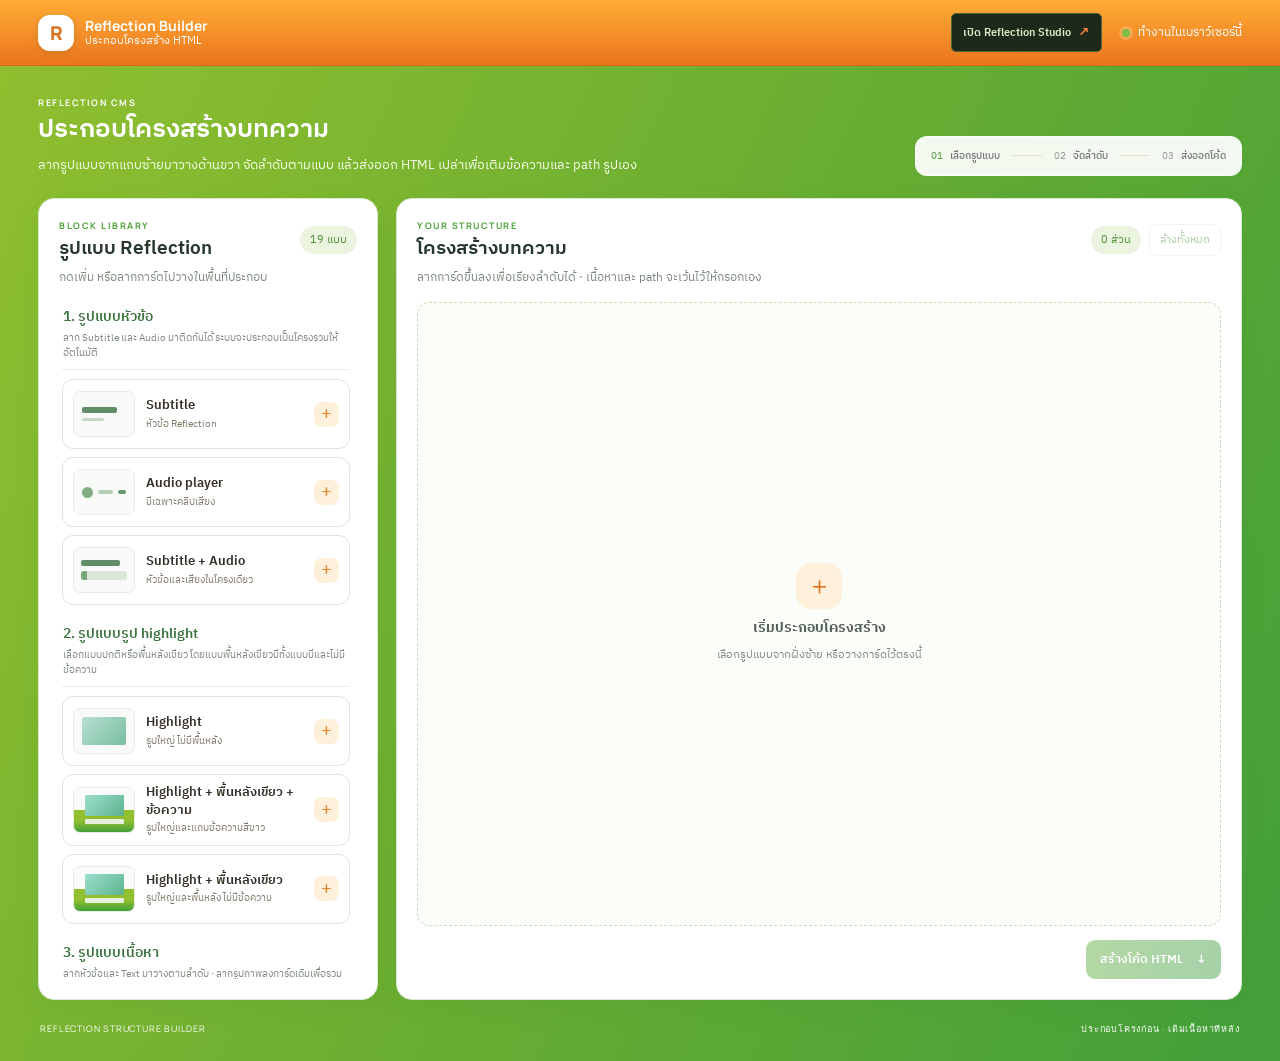
==== structure-builder.html @ b2aad78a "Add files via upload" ====
<!doctype html>
<html lang="th">
<head>
  <script>if(new URLSearchParams(location.search).get('embedded')==='1')document.documentElement.classList.add('embedded-builder');</script>
  <meta charset="utf-8">
  <meta name="viewport" content="width=device-width, initial-scale=1">
  <meta name="theme-color" content="#68ad32">
  <title>Reflection Structure Builder</title>
  <link rel="preconnect" href="https://fonts.googleapis.com">
  <link rel="preconnect" href="https://fonts.gstatic.com" crossorigin>
  <link href="https://fonts.googleapis.com/css2?family=IBM+Plex+Sans+Thai:wght@400;500;600;700&family=Manrope:wght@400;500;600;700;800&display=swap" rel="stylesheet">
  <link rel="stylesheet" href="style.css?v=38">
  <script src="app.js?v=32" defer></script>
</head>
<body>
  <header class="topbar">
    <a class="brand" href="#" aria-label="Reflection Structure Builder">
      <span class="brand-mark">R</span>
      <span><b>Reflection Builder</b><small>ประกอบโครงสร้าง HTML</small></span>
    </a>
    <div class="top-note"><a class="studio-mode-link" href="studio.html">เปิด Reflection Studio <span>↗</span></a><span class="status-dot"></span> ทำงานในเบราว์เซอร์นี้</div>
  </header>

  <main class="page">
    <div class="intro">
      <div>
        <p class="eyebrow">REFLECTION CMS</p>
        <h1>ประกอบโครงสร้างบทความ</h1>
        <p class="intro-copy">ลากรูปแบบจากแถบซ้ายมาวางด้านขวา จัดลำดับตามแบบ แล้วส่งออก HTML เปล่าเพื่อเติมข้อความและ path รูปเอง</p>
      </div>
      <div class="step-legend"><span>01 <b>เลือกรูปแบบ</b></span><i></i><span>02 <b>จัดลำดับ</b></span><i></i><span>03 <b>ส่งออกโค้ด</b></span></div>
    </div>

    <div class="builder-grid">
      <aside class="panel palette-panel" aria-labelledby="paletteTitle">
        <div class="panel-heading">
          <div><p class="eyebrow">BLOCK LIBRARY</p><h2 id="paletteTitle">รูปแบบ Reflection</h2></div>
          <span class="count-badge" id="paletteCount">0 แบบ</span>
        </div>
        <p class="panel-hint">กดเพิ่ม หรือลากการ์ดไปวางในพื้นที่ประกอบ</p>
        <div id="blockLibrary" class="block-library"></div>
      </aside>

      <section class="panel canvas-panel" aria-labelledby="canvasTitle">
        <div class="panel-heading canvas-heading">
          <div><p class="eyebrow">YOUR STRUCTURE</p><h2 id="canvasTitle">โครงสร้างบทความ</h2></div>
          <div class="canvas-tools"><span id="structureCount" class="count-badge">0 ส่วน</span><button id="clearBtn" class="quiet-button" type="button" disabled>ล้างทั้งหมด</button></div>
        </div>
        <p class="panel-hint">ลากการ์ดขึ้นลงเพื่อเรียงลำดับได้ · เนื้อหาและ path จะเว้นไว้ให้กรอกเอง</p>
        <div id="canvas" class="canvas" aria-label="พื้นที่วางและจัดเรียงโครงสร้าง HTML">
          <div id="emptyState" class="empty-state">
            <div class="empty-symbol">＋</div>
            <b>เริ่มประกอบโครงสร้าง</b>
            <span>เลือกรูปแบบจากฝั่งซ้าย หรือวางการ์ดไว้ตรงนี้</span>
          </div>
        </div>
        <div class="canvas-footer">
          <span id="canvasStatus" aria-live="polite">ยังไม่มีส่วนประกอบ</span>
          <button id="exportBtn" class="primary-button" type="button" disabled>สร้างโค้ด HTML <span>↓</span></button>
        </div>
      </section>
    </div>

    <section id="outputPanel" class="panel output-panel" hidden aria-labelledby="outputTitle">
      <div class="panel-heading output-heading">
        <div><p class="eyebrow">HTML STRUCTURE</p><h2 id="outputTitle">โค้ดโครงสร้าง</h2><p class="output-hint">ช่องข้อความและ path รูปเว้นเป็น placeholder ไว้ให้คุณเติมเอง</p></div>
        <div class="output-actions"><button id="copyBtn" class="secondary-button" type="button">คัดลอก HTML</button><button id="downloadBtn" class="primary-button" type="button">ดาวน์โหลด .html</button></div>
      </div>
      <textarea id="htmlOutput" spellcheck="false" aria-label="โค้ด HTML ที่ประกอบแล้ว"></textarea>
    </section>

    <footer><span>REFLECTION STRUCTURE BUILDER</span><span>ประกอบโครงก่อน · เติมเนื้อหาทีหลัง</span></footer>
  </main>
  <dialog id="blockPicker" class="block-picker" aria-labelledby="pickerTitle">
    <div class="picker-heading"><h2 id="pickerTitle">เพิ่มส่วนถัดไป</h2><form method="dialog"><button class="icon-button" aria-label="ปิด" title="ปิด">×</button></form></div>
    <div id="pickerBlocks" class="picker-blocks"></div>
  </dialog>
</body>
</html>
---- style.css ----
:root{--green:#4e8761;--green-dark:#286343;--green-soft:#eaf3e9;--mint:#f4f8f3;--ink:#26362b;--muted:#7f8e82;--line:#e0e9df;--white:#fff;--shadow:0 8px 24px #344e390b}*{box-sizing:border-box}html{min-width:320px;background:var(--mint)}body{margin:0;color:var(--ink);font:15px 'IBM Plex Sans Thai',sans-serif;background:var(--mint)}button{font:inherit}.topbar{height:66px;background:#fff;border-bottom:1px solid var(--line);display:flex;align-items:center;justify-content:space-between;padding:0 clamp(16px,3vw,44px);position:sticky;top:0;z-index:10}.brand{display:flex;align-items:center;gap:11px;color:var(--ink);text-decoration:none}.brand-mark{width:36px;height:36px;border-radius:12px;background:linear-gradient(135deg,#4e8761,#91bb79);display:grid;place-items:center;color:#fff;font:800 19px Manrope,sans-serif}.brand>span:last-child{display:flex;flex-direction:column;line-height:1.25}.brand b{font:700 14px Manrope,sans-serif}.brand small{font-size:11px;color:var(--muted)}.top-note{font-size:12px;color:#68786b;display:flex;align-items:center;gap:8px}.status-dot{width:8px;height:8px;border-radius:50%;background:#69ad72}.page{width:min(1720px,100%);margin:0 auto;padding:30px clamp(16px,3vw,44px) 22px}.intro{display:flex;align-items:end;justify-content:space-between;gap:24px;margin-bottom:22px}.eyebrow{font:700 9px Manrope,sans-serif;letter-spacing:1.5px;color:var(--green);margin:0 0 5px}.intro h1{font-size:26px;line-height:1.25;margin:0;font-weight:600}.intro-copy{margin:7px 0 0;font-size:13px;color:var(--muted)}.step-legend{display:flex;align-items:center;gap:12px;padding:11px 15px;border:1px solid var(--line);border-radius:12px;background:#fff;color:#91a093;font-size:10px;white-space:nowrap}.step-legend span{display:flex;gap:7px;align-items:center}.step-legend span:first-child{color:var(--green)}.step-legend b{font-weight:500;color:#6d7b70}.step-legend i{display:block;width:30px;height:1px;background:var(--line)}.builder-grid{display:grid;grid-template-columns:minmax(285px,340px) minmax(0,1fr);gap:18px;align-items:stretch}.panel{background:#fff;border:1px solid var(--line);border-radius:16px;box-shadow:var(--shadow)}.palette-panel,.canvas-panel{padding:20px;min-width:0}.panel-heading{display:flex;justify-content:space-between;align-items:center;gap:12px}.panel-heading h2{font-size:19px;line-height:1.3;font-weight:600;margin:0}.panel-hint{color:var(--muted);font-size:12px;margin:7px 0 15px}.count-badge{border-radius:20px;background:#f0f5ed;color:#63806a;padding:5px 10px;font-size:11px;white-space:nowrap}.block-library{display:grid;gap:9px}.library-card{width:100%;display:grid;grid-template-columns:52px minmax(0,1fr) 26px;align-items:center;gap:11px;text-align:left;padding:10px;border:1px solid var(--line);border-radius:11px;background:#fff;color:var(--ink);cursor:grab;transition:border-color .14s,background .14s,transform .14s}.library-card:hover,.library-card:focus-visible{border-color:#9fbea1;background:#fbfdf9;outline:none;transform:translateY(-1px)}.library-card:active{cursor:grabbing}.library-title{display:block;font-size:13px;font-weight:600;line-height:1.35}.library-desc{display:block;font-size:10px;color:var(--muted);line-height:1.35;margin-top:3px}.add-block{width:25px;height:25px;border:0;border-radius:8px;background:var(--green-soft);color:var(--green);font-size:18px;line-height:1;cursor:pointer}.mini{height:38px;width:52px;border:1px solid #e6ede5;border-radius:7px;background:#f8faf7;padding:5px;display:flex;gap:3px;overflow:hidden}.mini i{display:block;border-radius:2px;background:#c9d9c8}.mini-text{flex-direction:column;justify-content:center}.mini-text i{height:4px;width:100%}.mini-text i:last-child{width:68%}.mini-title{flex-direction:column;justify-content:center}.mini-title i:first-child{width:72%;height:6px;background:#7eaa7d}.mini-title i:last-child{width:100%;height:3px}.mini-audio{align-items:center;justify-content:center}.mini-audio i{height:13px;width:13px;border-radius:50%;background:#92b38e}.mini-audio i:nth-child(2){height:4px;width:26px;border-radius:3px}.mini-audio i:nth-child(3){height:4px;width:8px;border-radius:3px}.mini-image{align-items:center;justify-content:center}.mini-image i{width:34px;height:24px;background:linear-gradient(135deg,#85cbbb,#55a573)}.mini-banner{align-items:center;justify-content:center;background:#eff7f2}.mini-banner i{width:38px;height:25px;background:linear-gradient(135deg,#80d2c3,#3ca043)}.mini-green{align-items:center;justify-content:center;background:#3c9257}.mini-green i{height:4px;width:36px;background:#d4ead7}.mini-split{align-items:center}.mini-split i{height:27px;width:22px}.mini-split i:first-child{background:#d7e5d3}.mini-split i:last-child{height:27px;width:18px;background:#59aa78}.mini-columns{align-items:center}.mini-columns i{height:27px;flex:1;background:#d4e5d3}.mini-columns i:last-child{background:#a3c7a1}.mini-pair{align-items:center}.mini-pair i{height:25px;flex:1;background:linear-gradient(135deg,#9ed7c4,#58ad75)}.mini-quote{align-items:center;justify-content:center}.mini-quote i{width:24px;height:24px;border-radius:50%;background:#dfebd9}.canvas-panel{display:flex;flex-direction:column;min-height:620px}.canvas-heading{align-items:center}.canvas-tools,.output-actions{display:flex;align-items:center;gap:8px}.quiet-button{padding:6px 10px;border:1px solid var(--line);border-radius:8px;background:#fff;color:#6f7d72;font-size:11px;cursor:pointer}.quiet-button:disabled{opacity:.45;cursor:default}.canvas{position:relative;display:flex;flex-direction:column;gap:9px;flex:1;min-height:430px;padding:12px;border:1px dashed #cbd9c9;border-radius:12px;background:#fafcf9;transition:background .15s,border-color .15s}.canvas.is-over{background:#f0f7ef;border-color:var(--green)}.empty-state{position:absolute;inset:0;display:flex;flex-direction:column;align-items:center;justify-content:center;gap:7px;text-align:center;color:#7d8c7f;pointer-events:none}.empty-state[hidden]{display:none}.empty-symbol{height:46px;width:46px;border-radius:15px;background:#edf4e9;color:var(--green);display:grid;place-items:center;font-size:25px}.empty-state b{font-size:14px;color:#526355}.empty-state span{font-size:11px}.structure-card{display:grid;grid-template-columns:30px minmax(100px,1fr) minmax(160px,1.1fr) auto;align-items:center;gap:12px;min-height:68px;padding:10px 12px;background:#fff;border:1px solid var(--line);border-radius:10px;cursor:grab}.structure-card:active{cursor:grabbing}.structure-card.is-dragging{opacity:.4}.structure-card.drop-before{box-shadow:0 -3px 0 var(--green)}.structure-card.drop-after{box-shadow:0 3px 0 var(--green)}.drag-handle{color:#9ba79c;font:16px Manrope,sans-serif;cursor:grab}.structure-name{font-size:13px;font-weight:600}.structure-subtitle{display:block;color:#98a398;font-size:10px;font-weight:400;margin-top:1px}.structure-visual{height:38px;display:flex;align-items:center;gap:5px;border-radius:6px;padding:5px;background:#f8faf7;overflow:hidden}.structure-visual .visual-block{display:block;background:#cbdcc8;border-radius:3px;min-width:0;height:26px;flex:1}.structure-visual[data-type="wideBanner"] .visual-block{background:linear-gradient(120deg,#9cdbcb,#58ab63);height:30px}.structure-visual[data-type="greenBand"]{background:#449957}.structure-visual[data-type="greenBand"] .visual-block{height:5px;flex:none;width:56%;background:#d6ead6}.structure-visual[data-type="splitImage"] .visual-block:first-child{flex:1;background:#e2e9e0}.structure-visual[data-type="splitImage"] .visual-block:last-child{flex:.7;background:#69b58c}.structure-visual[data-type="twoColumnMedia"] .visual-block,.structure-visual[data-type="imagePair"] .visual-block{height:28px}.structure-visual[data-type="imagePair"] .visual-block{background:linear-gradient(135deg,#8bcfbe,#5daa6b)}.structure-controls{display:flex;gap:4px}.icon-button{width:28px;height:28px;border:1px solid #e7ece6;border-radius:7px;background:#fff;color:#748276;cursor:pointer}.icon-button:hover:not(:disabled){background:#eef5ec;color:var(--green)}.icon-button:disabled{opacity:.35;cursor:default}.icon-button.remove{font-size:16px;color:#9b7773}.canvas-footer{display:flex;align-items:center;justify-content:space-between;gap:12px;margin-top:14px}.canvas-footer>span{font-size:11px;color:var(--muted)}.primary-button,.secondary-button{border:0;border-radius:9px;padding:10px 14px;font-size:12px;font-weight:600;cursor:pointer;transition:background .15s,opacity .15s}.primary-button{background:var(--green);color:#fff;box-shadow:0 3px 10px #4d80551c}.primary-button:hover:not(:disabled){background:var(--green-dark)}.primary-button:disabled{opacity:.45;cursor:default;box-shadow:none}.primary-button span{margin-left:10px}.secondary-button{background:#edf4ea;color:#54775c}.secondary-button:hover{background:#e1efde}.output-panel{margin-top:18px;padding:20px}.output-heading{align-items:center}.output-hint{font-size:11px;color:var(--muted);margin:5px 0 0}.output-actions{flex-shrink:0}#htmlOutput{display:block;width:100%;height:420px;margin-top:16px;padding:16px;border:1px solid #273c2e;border-radius:10px;background:#17271e;color:#e1efe2;font:13px/1.75 Consolas,'Courier New',monospace;tab-size:2;resize:vertical;white-space:pre;overflow:auto}footer{display:flex;justify-content:space-between;padding:22px 2px 3px;color:#9aa49a;font:9px Manrope,sans-serif;letter-spacing:.8px}
@media(max-width:980px){.intro{align-items:start;flex-direction:column}.builder-grid{grid-template-columns:minmax(250px,310px) minmax(0,1fr)}.structure-card{grid-template-columns:25px minmax(100px,1fr) auto}.structure-visual{display:none}}
@media(max-width:720px){.page{padding-top:22px}.builder-grid{grid-template-columns:1fr}.palette-panel{order:1}.canvas-panel{order:2;min-height:520px}.block-library{grid-template-columns:repeat(2,minmax(0,1fr))}.library-card{grid-template-columns:42px minmax(0,1fr) 24px;gap:8px;padding:8px}.mini{width:42px}.step-legend{max-width:100%;overflow:auto}.output-heading{align-items:flex-start;flex-direction:column}.output-actions{width:100%}.output-actions button{flex:1}.structure-card{grid-template-columns:25px minmax(0,1fr) auto}.canvas{min-height:360px}}
@media(max-width:440px){.topbar{height:58px}.brand b{font-size:12px}.top-note{font-size:10px}.intro h1{font-size:22px}.step-legend{gap:8px;padding:9px 10px}.step-legend i{width:15px}.step-legend span{gap:4px}.block-library{grid-template-columns:1fr}.palette-panel,.canvas-panel,.output-panel{padding:15px}.canvas-tools{gap:5px}.canvas-tools .count-badge{font-size:10px;padding:5px 8px}.structure-card{gap:7px;padding:9px}.structure-name{font-size:12px}.icon-button{width:25px;height:25px}#htmlOutput{height:340px;font-size:11px}}

/* Visual module previews: show the page layout in the builder instead of abstract bars. */
.library-card{grid-template-columns:62px minmax(0,1fr) 26px;min-height:70px;padding:9px 10px}
.mini{position:relative;width:62px;height:46px;display:flex;align-items:center;justify-content:center;gap:0;padding:5px;overflow:hidden}
.mini i{position:relative;display:block;background:#c5d8c5;border-radius:2px}
.mini-articleTitle{flex-direction:column;align-items:flex-start;justify-content:center;gap:5px;padding:8px}
.mini-articleTitle .title-line{width:78%;height:6px;background:#5d8d66}
.mini-articleTitle .short-line{width:48%;height:3px}
.mini-audio,.mini-video{justify-content:flex-start;gap:5px;padding:8px}
.mini-audio .play-dot,.mini-video .play-dot{height:11px;width:11px;flex:none;border-radius:50%;background:#83ae82}
.mini-audio .control-line,.mini-video .control-line{height:4px;flex:1;background:#b5cdb5}
.mini-audio .control-dot,.mini-video .control-dot{height:6px;width:6px;flex:none;border-radius:50%;background:#639570}
.mini-textBlock,.mini-headingSection{flex-direction:column;align-items:flex-start;justify-content:center;gap:4px;padding:8px}
.mini-textBlock .text-line,.mini-headingSection .text-line{width:100%;height:4px}
.mini-textBlock .short-line,.mini-headingSection .short-line{width:65%;height:4px}
.mini-headingSection .title-line{height:6px;width:72%;background:#64946a}
.mini-centerImage .image-box{width:42px;height:29px;border-radius:3px;background:linear-gradient(135deg,#a6dbc9,#55a879)}
.mini-wideBanner{background:linear-gradient(90deg,#eaf5ec 0 18%,#68b57c 18% 82%,#eaf5ec 82%)}
.mini-wideBanner .banner-box{width:42px;height:30px;background:linear-gradient(135deg,#82d4c4,#3d9c59);border-radius:2px}
.mini-greenBand{background:linear-gradient(120deg,#2f8050,#83ba63)}
.mini-greenBand .green-lines{width:38px;height:5px;background:#e0f1d8;box-shadow:0 8px 0 #c8e4c5,0 16px 0 #d5ebcf;border-radius:2px}
.mini-splitImage{justify-content:stretch}
.mini-splitImage .split-copy{width:28px;height:28px;background:linear-gradient(#abc8a8 0 4px,transparent 4px 8px,#c7d9c4 8px 12px,transparent 12px 16px,#d3e1d1 16px 20px,transparent 20px)}
.mini-splitImage .split-image{width:22px;height:32px;background:#61a87b;border-radius:2px}
.mini-twoColumnMedia,.mini-imagePair{justify-content:stretch;gap:5px}
.mini-twoColumnMedia .column-block{width:23px;height:30px;background:linear-gradient(#8cb68b 0 5px,transparent 5px 10px,#cfdfcc 10px 14px,transparent 14px 18px,#cfdfcc 18px 22px,transparent 22px)}
.mini-twoColumnMedia .column-block:first-child:before{content:"";display:block;width:7px;height:7px;border-radius:50%;background:#6da17a;margin:0 0 3px}
.mini-imagePair .column-block{width:23px;height:31px;background:linear-gradient(135deg,#9fd4bf,#56a877);border-radius:2px}
.mini-quote .quote-box{width:25px;height:25px;border-radius:50%;background:#dcebd8;box-shadow:0 0 0 4px #eef5ec}
.structure-card{display:block;min-height:0;padding:0;overflow:hidden;cursor:default}
.structure-toolbar{display:grid;grid-template-columns:24px minmax(100px,1fr) auto;align-items:center;gap:10px;padding:10px 13px;border-bottom:1px solid #edf1ec;background:#fff}
.structure-toolbar .drag-handle{cursor:grab}
.structure-name{font-size:13px}
.structure-controls{gap:5px}
.block-preview{padding:21px 20px;background:#fff;min-height:120px;pointer-events:none}
.preview-narrow{max-width:690px;margin:0 auto}
.preview-narrow h3{font-size:20px;line-height:1.4;margin:0 0 9px;font-weight:600}
.preview-narrow h4{font-size:16px;line-height:1.4;margin:0 0 10px;font-weight:600}
.preview-narrow>p:not(.preview-lorem){font-size:12px;color:#657365;margin:0}
.preview-lorem{font-size:12px;line-height:1.75;color:#6d796e;margin:0 0 10px}
.preview-lorem:last-child{margin-bottom:0}
.preview-image-placeholder{min-height:148px;width:100%;display:flex;flex-direction:column;align-items:center;justify-content:center;gap:8px;border:1px dashed #adc4ae;border-radius:5px;background:linear-gradient(135deg,#f4f7f2,#eaf1e8);color:#718275;font-size:11px}
.placeholder-icon{font-size:25px;line-height:1;color:#7ba47a}
.preview-centerImage .preview-image-placeholder{aspect-ratio:16/8;min-height:130px}
.preview-wideBanner{padding:0;background:#fff}
.wide-banner-frame{padding:30px 0;background:linear-gradient(180deg,#f3f6f1 0 30%,#8bbc18 30% 67%,#4ca045 100%)}
.wide-banner-inner{max-width:88%;margin:0 auto}
.wide-banner-inner .preview-image-placeholder{aspect-ratio:2.1/1;min-height:170px;background:linear-gradient(135deg,#b9e5d5,#83cab3);border:0;color:#3d7057}
.preview-greenBand{padding:0;background:linear-gradient(130deg,#248e70,#91bd14 52%,#47a149);}
.green-band-inner{max-width:690px;margin:0 auto;padding:24px 20px}
.green-band-inner .preview-lorem{color:#fff;margin:0}
.preview-splitImage{padding:0;background:#f5f5f3}
.split-preview-layout{display:grid;grid-template-columns:1.1fr .9fr;min-height:190px}
.split-preview-copy{display:flex;flex-direction:column;justify-content:center;max-width:690px;margin-left:auto;padding:24px clamp(18px,4vw,54px)}
.split-preview-copy .preview-lorem{margin-bottom:9px}
.split-preview-image{height:100%;min-height:190px;border:0;border-radius:0;background:linear-gradient(145deg,#b8dfcf,#6bb48a)}
.preview-twoColumnMedia{padding:22px max(20px,5vw);}
.media-preview-grid{display:grid;grid-template-columns:1fr 1fr;gap:30px;max-width:900px;margin:0 auto}
.media-preview-col{min-width:0}
.media-preview-head{display:flex;align-items:center;gap:11px;margin:0 0 14px}
.media-preview-icon{flex:0 0 34px;height:34px;border-radius:50%;display:grid;place-items:center;background:#e6f1e4;color:#5b966a;font-size:19px}
.media-preview-head h4{font-size:15px;line-height:1.4;margin:0;font-weight:600}
.media-preview-col .preview-lorem{font-size:11px;line-height:1.7;margin-bottom:9px}
.preview-imagePair{padding:20px max(20px,5vw)}
.image-pair-preview{display:grid;grid-template-columns:1fr 1fr;gap:16px;max-width:900px;margin:0 auto}
.image-pair-preview .preview-image-placeholder{aspect-ratio:1.4/1;min-height:120px;background:linear-gradient(135deg,#bce2d4,#70bb8a)}
.preview-quote blockquote{max-width:690px;margin:4px auto;padding:17px 22px;border-left:4px solid #6ba875;background:#f5f8f3;color:#4e6552;font-size:15px;line-height:1.7}
.mock-player{max-width:690px;margin:0 auto;display:flex;align-items:center;gap:10px;padding:11px 13px;border:1px solid #d9e1d8;border-radius:6px;background:#fafcf9;color:#6b7a6d}
.mock-controls{width:100%;display:flex;align-items:center;gap:10px}
.mock-play{width:27px;height:27px;flex:none;border-radius:50%;display:grid;place-items:center;background:#e7f0e5;color:#548d65;font-size:10px}
.mock-track{height:4px;flex:1;border-radius:5px;background:linear-gradient(90deg,#83ad7e 0 25%,#d7e1d6 25%)}
.mock-controls small{font-size:10px;white-space:nowrap}
.mock-video{display:block;max-width:760px;padding:0;overflow:hidden}
.mock-video .preview-image-placeholder{aspect-ratio:16/8;min-height:140px;border:0;border-radius:0}
.mock-video .mock-controls{padding:10px 12px}
@media(max-width:720px){.block-preview{padding:16px 12px}.structure-toolbar{padding:9px 10px}.split-preview-layout{grid-template-columns:1fr}.split-preview-copy{margin:0;padding:18px}.split-preview-image{min-height:130px}.wide-banner-inner{max-width:94%}.wide-banner-frame{padding:20px 0}.media-preview-grid{gap:16px}.media-preview-head{align-items:flex-start}.media-preview-head h4{font-size:13px}}
@media(max-width:480px){.structure-toolbar{grid-template-columns:20px minmax(0,1fr) auto;gap:7px}.structure-controls{gap:3px}.block-preview{padding:14px 10px}.preview-narrow h3{font-size:17px}.preview-narrow h4{font-size:14px}.preview-lorem{font-size:11px}.media-preview-grid{grid-template-columns:1fr}.media-preview-head h4{font-size:14px}.image-pair-preview{gap:8px}.image-pair-preview .preview-image-placeholder{min-height:90px;font-size:10px}}

/* Tangerine and fresh-leaf app theme. Article previews keep their Reflection greens. */
:root{--green:#e98224;--green-dark:#c96918;--green-soft:#fff0db;--pale:#fff8ef;--ink:#352f27;--muted:#837b6d;--line:#eadfce;--shadow:0 8px 24px #a66b2410}
body{background:#fff8ef;color:var(--ink)}
.topbar{background:#fffdf9;border-bottom-color:#eadfce}
.brand-mark{background:linear-gradient(140deg,#f4a23a,#e8751d);color:#fff}
.top-note{color:#637d50}
.status-dot{background:#79ad45}
.eyebrow{color:#d9781c}
.step-legend{background:#fffdf9;border-color:#eadfce}
.step-legend span:first-child{color:#df791e}
.step-legend i{background:#eadfce}
.panel{border-color:#eadfce;background:#fffdf9}
.count-badge{background:#fff0db;color:#ad601d}
.library-card{background:#fffefa;border-color:#eadfce}
.library-card:hover,.library-card:focus-visible{border-color:#e99a4e;background:#fff8ee}
.add-block,.empty-symbol{background:#fff0db;color:#dd741b}
.canvas{border-color:#e8d3b8;background:#fffaf3}
.canvas.is-over{background:#fff1df;border-color:#e98224}
.structure-card{border-color:#eadfce}
.structure-card.drop-before{box-shadow:0 -3px 0 #e98224}
.structure-card.drop-after{box-shadow:0 3px 0 #e98224}
.structure-toolbar{border-bottom-color:#f0e6d9;background:#fffefa}
.icon-button:hover:not(:disabled){background:#fff0db;color:#d9781c}
.primary-button{background:#e98224;box-shadow:0 3px 10px #c8782a26}
.primary-button:hover:not(:disabled){background:#c96918}
.secondary-button{background:#edf4df;color:#527b35}
.secondary-button:hover{background:#e2efcf}
.block-group-heading{border-bottom-color:#f0e6d9}
.block-group-heading h3{color:#465c34}
.group-placeholder{border-color:#e8d3b8;background:#fffaf3}
.output-panel{background:#fffdf9}

.block-library{display:flex;flex-direction:column;gap:17px}
.block-group{min-width:0}
.block-group-heading{padding:0 1px 8px;border-bottom:1px solid #edf1ec;margin-bottom:9px}
.block-group-heading h3{margin:0;font-size:14px;font-weight:600;color:#344738}
.block-group-heading p{margin:3px 0 0;font-size:10px;line-height:1.5;color:#879388}
.block-group-cards{display:grid;gap:8px}
.group-placeholder{padding:12px;border:1px dashed #d7e2d6;border-radius:9px;background:#fafcf9;color:#98a298;font-size:11px;text-align:center}
.mini-subtitle{flex-direction:column;align-items:flex-start;justify-content:center;gap:5px;padding:8px}
.mini-subtitle .title-line{height:6px;width:78%;background:#628d68}
.mini-subtitle .short-line{height:3px;width:48%}
.mini-subtitleAudio{flex-direction:column;align-items:stretch;justify-content:center;gap:5px;padding:7px}
.mini-subtitleAudio .title-line{height:6px;width:83%;background:#628d68}
.mini-subtitleAudio .audio-line{height:9px;width:100%;border-radius:3px;background:linear-gradient(90deg,#77a77b 0 12%,#dbe7d9 12% 100%)}
.preview-combined h3{margin-bottom:14px}
.mini-highlightImage{align-items:center;justify-content:center}
.mini-highlightImage .highlight-mini-image{height:28px;width:44px;background:linear-gradient(135deg,#b8e0d3,#79bea0);border-radius:2px}
.mini-contentHeading{flex-direction:column;align-items:flex-start;justify-content:center;gap:5px;padding:8px}
.mini-contentHeading .title-line{height:7px;width:74%;background:#6b956e}
.mini-contentText{flex-direction:column;align-items:flex-start;justify-content:center;gap:4px;padding:8px}
.mini-contentText .text-line{height:4px;width:100%}
.mini-contentText .short-line{height:4px;width:62%}
.structure-actions{display:flex;align-items:center;justify-content:flex-end;gap:8px;min-width:0}
.highlight-preview-layout{display:flex;flex-direction:column;gap:12px;max-width:900px;margin:0 auto}
.highlight-preview-image{aspect-ratio:2.15/1;min-height:150px;border:1px dashed #aec5ae;background:linear-gradient(135deg,#eaf4ef,#c8e5d6 50%,#dcecdf);}
.highlight-preview-copy{width:100%}
.highlight-preview-copy .preview-lorem{font-size:12px;line-height:1.8;margin:0}
@media(max-width:720px){.structure-actions{gap:5px}}
@media(max-width:480px){.structure-actions{gap:4px}.highlight-preview-image{min-height:115px}}

/* Final palette overrides: orange UI with fresh green accents. */
.block-group-heading{border-bottom-color:#f0e6d9}
.block-group-heading h3{color:#465c34}
.block-group-heading p{color:#837b6d}
.group-placeholder{border-color:#e8d3b8;background:#fffaf3;color:#837b6d}
.library-title{color:#352f27}
.library-desc,.structure-subtitle{color:#837b6d}
.quiet-button{border-color:#eadfce;color:#667b50}
.quiet-button:hover:not(:disabled){border-color:#e99a4e;background:#fff8ee;color:#c96918}
.canvas-footer>span,footer{color:#837b6d}
.mini-highlightGreenText,.mini-highlightGreenEmpty{background:linear-gradient(180deg,#8dbb20 0 65%,#43a147 65% 100%);gap:3px;flex-direction:column}
.mini-highlightGreenText .green-highlight-image,.mini-highlightGreenEmpty .green-highlight-image{width:39px;height:21px;background:linear-gradient(135deg,#9cdecf,#5db38c);border-radius:1px}
.mini-highlightGreenText .green-highlight-band,.mini-highlightGreenEmpty .green-highlight-band{width:39px;height:5px;background:#e6f0dc;border-radius:1px}
.green-highlight-preview{padding:22px 0 0;background:linear-gradient(180deg,#8dbb20 0 69%,#48a145 100%)}
.green-highlight-preview-image{width:82%;max-width:800px;margin:0 auto;aspect-ratio:2.05/1;min-height:120px;border:0;border-radius:0;background:linear-gradient(135deg,#b6e3d5,#75c5ac 55%,#c5e7d6);color:#3d7057}
.green-highlight-preview-copy{padding:16px 20px 24px}
.green-highlight-preview-copy .preview-lorem{max-width:690px;margin:0 auto;color:#fff;font-size:12px;line-height:1.8}
.green-highlight-preview.is-empty{padding-bottom:30px}
@media(max-width:600px){.green-highlight-preview{padding-top:14px}.green-highlight-preview-image{width:90%;min-height:100px}.green-highlight-preview-copy{padding:12px 15px 18px}}

/* Green Bangchak palette with a small tangerine accent. */
:root{--green:#55a936;--green-dark:#358a3b;--green-soft:#e9f4df;--pale:#f3f8ee;--ink:#26372c;--muted:#7d897c;--line:#dce8d8;--shadow:0 8px 24px #387d3314}
body{background:linear-gradient(115deg,#91bf2f 0%,#68ad32 52%,#429f3a 100%);color:var(--ink)}
.topbar{background:linear-gradient(110deg,#8fbd2d 0%,#68ad32 52%,#429f3a 100%);border-bottom-color:#ffffff40}
.brand b,.brand small,.top-note{color:#fff}
.brand-mark{background:#fff;color:#4b9e38;box-shadow:0 2px 8px #245d3026}
.status-dot{background:#ff9a2f;box-shadow:0 0 0 3px #ffffff2b}
.eyebrow{color:#4c9f37}
.intro>.step-legend{background:#ffffffed;border-color:#ffffffb8}
.step-legend span:first-child{color:#4d9e37}
.panel{border-color:#d8e7d4;background:#fff}
.count-badge{background:#eaf4df;color:#4e8f36}
.library-card{background:#fff;border-color:#dce8d8}
.library-card:hover,.library-card:focus-visible{border-color:#74b448;background:#f8fcf4}
.add-block{background:#fff0dc;color:#e68124}
.canvas{border-color:#c9dfbd;background:#fbfdf9}
.canvas.is-over{background:#f0f8e9;border-color:#58a63a}
.structure-card{border-color:#dce8d8}
.structure-card.drop-before{box-shadow:0 -3px 0 #57a83b}
.structure-card.drop-after{box-shadow:0 3px 0 #57a83b}
.structure-toolbar{border-bottom-color:#e9f0e5}
.icon-button:hover:not(:disabled){background:#eaf4df;color:#3f933a}
.primary-button{background:linear-gradient(105deg,#59a938,#3c9d42);box-shadow:0 4px 12px #327b382e}
.primary-button:hover:not(:disabled){background:linear-gradient(105deg,#4a9b32,#328b3d)}
.secondary-button{background:#fff0dc;color:#b9651e}
.secondary-button:hover{background:#ffe4c2}
.quiet-button{border-color:#dce8d8;color:#4e8f36}
.quiet-button:hover:not(:disabled){border-color:#74b448;background:#f3f9ed;color:#358a3b}
.block-group-heading{border-bottom-color:#e8f0e4}
.block-group-heading h3{color:#3d7540}
.block-group-heading p,.group-placeholder{color:#7d897c}
.group-placeholder{border-color:#cfe0c8;background:#f8fbf5}
.output-panel{background:#fff}
.canvas-footer>span,footer{color:#fff}
.intro h1{color:#fff}
.intro-copy{color:#f7ffe9}
.page>.intro .eyebrow{color:#fff}
.topbar{background:linear-gradient(180deg,#ffad36 0%,#eb741d 100%);border-bottom-color:#da6818}
.brand-mark{color:#dc721d}
.status-dot{background:#7cbd42;box-shadow:0 0 0 3px #ffffff35}
.green-highlight-preview{background:linear-gradient(180deg,#fff 0 26%,#f1f2ef 26% 50%,#91bf2f 50% 76%,#429f3a 100%)}
.green-highlight-preview.is-empty{background:linear-gradient(180deg,#fff 0 26%,#f1f2ef 26% 50%,#91bf2f 50% 76%,#429f3a 100%)}
.mini-highlightGreenText,.mini-highlightGreenEmpty{background:linear-gradient(180deg,#fbfcfa 0 50%,#91bf2f 50% 75%,#429f3a 100%)}
.mini-contentQuoteImage{align-items:center;justify-content:center;background:#fff}
.mini-contentQuoteImage .quote-image{display:block;width:36px;height:25px;border:1px solid #9fc28f;border-radius:2px;background:linear-gradient(135deg,#e7f2df,#9dcc8b);box-shadow:0 4px 0 #eef4ea}
.quote-image-preview-figure{width:min(62%,520px);margin:0 auto;padding:8px 0}
.quote-image-preview-figure .preview-image-placeholder{aspect-ratio:2.1/1;min-height:95px;border:1px solid #dce8d8;background:linear-gradient(135deg,#f5f8f1,#e8f0e3)}
@media(max-width:600px){.quote-image-preview-figure{width:78%}.quote-image-preview-figure .preview-image-placeholder{min-height:75px}}
/* Library diagrams use the same image/text proportions as the canvas. */
.mini-contentSplitQuoteRight,.mini-contentSplitQuoteLeft,.mini-contentSplitImageLeft,.mini-contentSplitImageRight{display:block;position:relative;padding:0;background:#f1f2ef}
.mini-contentSplitQuoteLeft{background:linear-gradient(90deg,#6baa39 0 42%,#f1f2ef 42%)}
.mini-contentSplitQuoteRight{background:linear-gradient(90deg,#f1f2ef 0 58%,#6baa39 58%)}
.mini-contentSplitImageLeft{background:linear-gradient(90deg,#6baa39 0 21%,#f1f2ef 21%)}
.mini-contentSplitImageRight{background:linear-gradient(90deg,#f1f2ef 0 79%,#6baa39 79%)}
.mini-contentSplitQuoteLeft .split-quote-image,.mini-contentSplitQuoteRight .split-quote-image,.mini-contentSplitImageLeft .split-quote-image,.mini-contentSplitImageRight .split-quote-image{position:absolute;top:11px;width:34%;height:13px;border:1px solid #fff;border-radius:0;background:linear-gradient(135deg,#c5e5d8,#87c8ad)}
.mini-contentSplitQuoteLeft .split-quote-image,.mini-contentSplitImageLeft .split-quote-image{left:4%}
.mini-contentSplitQuoteRight .split-quote-image,.mini-contentSplitImageRight .split-quote-image{right:4%;left:auto}
.mini-contentSplitQuoteLeft .split-quote-image:after,.mini-contentSplitQuoteRight .split-quote-image:after{content:"";position:absolute;top:16px;left:10%;width:80%;height:1px;background:#fff}
.mini-contentSplitQuoteLeft .split-quote-copy,.mini-contentSplitQuoteRight .split-quote-copy,.mini-contentSplitImageLeft .split-quote-copy,.mini-contentSplitImageRight .split-quote-copy{position:absolute;top:11px;width:45%;height:16px;background:linear-gradient(#9aa398 0 2px,transparent 2px 5px,#cbd0c8 5px 7px,transparent 7px 10px,#cbd0c8 10px 12px,transparent 12px)}
.mini-contentSplitQuoteLeft .split-quote-copy,.mini-contentSplitImageLeft .split-quote-copy{right:4%;left:auto}
.mini-contentSplitQuoteRight .split-quote-copy,.mini-contentSplitImageRight .split-quote-copy{left:4%;right:auto}
.quote-image-group{display:grid;grid-template-columns:repeat(var(--quote-image-columns),minmax(0,1fr));gap:9px;min-width:0}
.quote-image-group .structure-card{min-width:0}
.quote-image-group .quote-image-preview-figure{width:100%;padding:8px}
.quote-image-group .quote-image-preview-figure .preview-image-placeholder{aspect-ratio:1.5/1;min-height:90px}
@media(max-width:760px){.quote-image-group{grid-template-columns:1fr}}
.preview-contentSplitQuoteRight,.preview-contentSplitQuoteLeft{padding:0;background:#f1f2ef}
.preview-contentSplitImageLeft,.preview-contentSplitImageRight{padding:0;background:#f1f2ef}
.split-quote-preview{display:grid;grid-template-columns:58% 42%;min-height:330px;background:#f1f2ef}
.split-quote-preview.image-on-left{grid-template-columns:42% 58%}
.split-quote-preview-image{grid-column:2;grid-row:1;display:flex;flex-direction:column;justify-content:center;padding:24px 20px;background:linear-gradient(160deg,#91bf2f,#45a13d)}
.image-on-left .split-quote-preview-image{grid-column:1}
.split-quote-preview-image .preview-image-placeholder{width:min(100%,520px);aspect-ratio:1.5/1;min-height:175px;align-self:center;border:0;border-radius:0;background:linear-gradient(135deg,#c5e5d8,#87c8ad);color:#426c4c}
.split-quote-preview-caption{margin:12px auto 0;color:#fff;text-align:center;font-size:10px;font-style:italic;line-height:1.55}
.split-quote-preview-caption span{display:block}
.split-quote-preview-copy{grid-column:1;grid-row:1;align-self:center;padding:36px clamp(20px,4vw,64px);background:#f1f2ef}
.image-on-left .split-quote-preview-copy{grid-column:2}
.split-quote-preview-copy h4{font-size:15px;line-height:1.5;margin:0 0 12px;font-weight:700;color:#30332d}
.split-quote-preview-copy .preview-lorem{font-size:12px;line-height:1.8;color:#42463f;margin:0}
.preview-contentSplitImageLeft .split-quote-preview,.preview-contentSplitImageRight .split-quote-preview{min-height:360px}
.preview-contentSplitImageLeft .split-quote-preview-image,.preview-contentSplitImageRight .split-quote-preview-image{padding:28px clamp(18px,4vw,58px)}
.preview-contentSplitImageLeft .split-quote-preview-image{background:linear-gradient(90deg,transparent 0 50%,#f1f2ef 50% 100%),linear-gradient(0deg,#3aa537,#91bd27)}
.preview-contentSplitImageRight .split-quote-preview-image{background:linear-gradient(90deg,#f1f2ef 0 50%,transparent 50% 100%),linear-gradient(0deg,#3aa537,#91bd27)}
.split-layout-demo-image{display:block;align-self:center;width:min(100%,600px);aspect-ratio:1.5/1;min-height:190px;object-fit:cover;box-shadow:0 5px 18px #26362b20}
.preview-contentSplitImageLeft .split-quote-preview-image .preview-image-placeholder,.preview-contentSplitImageRight .split-quote-preview-image .preview-image-placeholder{width:min(100%,600px);aspect-ratio:1.5/1;min-height:190px}
.preview-contentSplitImageLeft .split-quote-preview-copy,.preview-contentSplitImageRight .split-quote-preview-copy{padding:36px clamp(24px,5vw,82px)}
.preview-contentSplitImageLeft .split-quote-preview-copy .preview-lorem,.preview-contentSplitImageRight .split-quote-preview-copy .preview-lorem{font-size:13px;line-height:1.8;margin-bottom:12px}
@media(max-width:700px){.split-quote-preview,.split-quote-preview.image-on-left{grid-template-columns:1fr}.split-quote-preview-image,.image-on-left .split-quote-preview-image{grid-column:1;grid-row:1}.split-quote-preview-copy,.image-on-left .split-quote-preview-copy{grid-column:1;grid-row:2;padding:24px 20px}.split-quote-preview-image .preview-image-placeholder{min-height:145px;width:82%}.split-layout-demo-image{width:82%;min-height:145px}}

.mini-contentBlockquote{align-items:center;gap:4px}
.mini-contentBlockquote .quote-mark{width:12px;height:20px;background:transparent;position:relative}
.mini-contentBlockquote .quote-mark:before{content:"“";position:absolute;top:-5px;left:0;color:#65a341;font:bold 30px Georgia,serif}
.mini-contentBlockquote .quote-line{height:13px;flex:1;background:linear-gradient(#9aa398 0 3px,transparent 3px 6px,#cbd0c8 6px 9px,transparent 9px)}
.preview-contentBlockquote{background:#f5f5f5}
.content-blockquote-preview{position:relative;width:545px;max-width:100%;margin:30px auto;padding:5px 30px;border:0;background:transparent;color:#303438;text-align:center;font-size:26px;font-weight:400;line-height:1.2;box-sizing:border-box}
.content-blockquote-preview:before,.content-blockquote-preview:after{content:"";position:absolute;top:0;width:15px;height:100%;border-top:2px solid #3aa537;border-bottom:2px solid #3aa537;box-sizing:border-box}
.content-blockquote-preview:before{left:0;border-left:2px solid #3aa537}
.content-blockquote-preview:after{right:0;border-right:2px solid #3aa537}
/* A generous append target stays after the final structure card. */
.append-bar{width:100%;min-height:46px;display:flex;align-items:center;justify-content:center;gap:10px;padding:8px 14px;margin:4px 0 0;border:1px dashed #9bbd80;border-radius:10px;background:#f6faef;color:#547843;font:inherit;font-size:13px;cursor:pointer;transition:background .15s,border-color .15s,box-shadow .15s}
.append-plus{display:grid;place-items:center;width:25px;height:25px;flex:0 0 25px;border-radius:50%;background:#e5efd7;color:#4b8f31;font-size:22px;line-height:1}
.append-bar:hover,.append-bar:focus-visible{background:#edf6df;border-color:#5b9b36;outline:2px solid #79ad4d;outline-offset:2px}
.append-bar.is-drop-target{min-height:64px;background:#e6f3d4;border:2px solid #579e30;box-shadow:inset 0 0 0 3px #fff}
.block-picker{width:min(720px,calc(100vw - 32px));max-height:80vh;padding:22px;border:1px solid #dce7d3;border-radius:16px;background:#fff;color:var(--ink);box-shadow:0 20px 80px #173b2640}
.block-picker::backdrop{background:#19332260}
.picker-heading{display:flex;align-items:center;justify-content:space-between;gap:16px;margin-bottom:14px}
.picker-heading h2{font-size:20px;margin:0}.picker-heading form{margin:0}
.picker-blocks{display:grid;grid-template-columns:repeat(2,minmax(0,1fr));gap:10px}
.picker-blocks h3{grid-column:1/-1;font-size:14px;margin:12px 0 0;color:#527b38}
@media(max-width:600px){.picker-blocks{grid-template-columns:1fr}.append-bar{font-size:12px}}
.quote-drop-card.is-nested-target{outline:3px solid #6da23e;outline-offset:2px;box-shadow:0 0 0 7px #8abc4930}
.quote-drop-card .block-preview{position:relative;padding-bottom:34px}
.quote-drop-hint{grid-column:1/-1;color:#71915e;font-size:11px;text-align:center;padding:7px 12px;border-top:1px dashed #d6e5ca;margin-top:12px}
.quote-drop-card.is-nested-target .quote-drop-hint{color:#3e7525;background:#eaf6df;font-weight:600}
.quote-with-copy{display:grid;grid-template-columns:repeat(2,minmax(0,1fr));align-items:center;gap:18px;padding:24px}
.quote-with-copy .quote-image-preview-figure{width:100%;margin:0;min-width:0}
.quote-card-copy{min-width:0;display:grid;gap:10px}
.nested-content-item{position:relative;border:1px dashed #dce8d5;border-radius:8px;padding:8px 8px 36px;background:#fff}
.nested-content-item .block-preview{padding:10px!important}.nested-content-item .preview-narrow{width:100%;max-width:none}
.nested-content-controls{display:flex;gap:4px;position:absolute;right:7px;bottom:6px}.nested-content-controls .icon-button{width:24px;height:24px}
.quote-with-copy .content-blockquote-preview{margin:12px auto;font-size:20px;padding:5px 25px}
@media(max-width:700px){.quote-with-copy{grid-template-columns:1fr}}
.quote-insert-zones,.quote-row-drop-zone{display:none}
.has-content-drag .quote-drop-card .quote-insert-zones{display:grid;grid-template-columns:repeat(2,minmax(0,1fr));gap:10px;padding:12px;background:#f7fbf2}
.quote-copy-drop-zone{min-height:76px;display:flex;align-items:center;justify-content:center;text-align:center;padding:12px;border:2px dashed #8cba67;border-radius:9px;color:#4b7b30;font-size:13px;background:#eef7e5}
.quote-copy-drop-zone:hover{background:#d9efc5;border-color:#4c922d}
.has-quote-drag .quote-drop-card .quote-row-drop-zone{display:block;padding:18px 12px;margin:10px;border:2px dashed #8cba67;border-radius:9px;text-align:center;background:#eef7e5;color:#4b7b30;font-size:13px}
@media(max-width:600px){.has-content-drag .quote-drop-card .quote-insert-zones{grid-template-columns:1fr}}
.library-card{touch-action:none}
.is-library-pointer-dragging{user-select:none;cursor:grabbing}
.library-drag-ghost{pointer-events:none;position:fixed;z-index:1000;max-width:280px;padding:12px 18px;border:1px solid #87af64;border-radius:10px;background:#f3fae9;color:#4e762e;box-shadow:0 5px 22px #23492125;font:600 14px 'IBM Plex Sans Thai',sans-serif}
/* Center the add symbol inside every library/picker button. */
.add-block{display:grid;place-items:center;padding:0;line-height:1;text-align:center;justify-self:center;align-self:center}
/* Additional content patterns: schematic thumbnails, no real sample photos. */
.mini-pattern{align-items:center;justify-content:center;position:relative;gap:4px}
.mini-pattern .pattern-mini-icon{width:13px;height:13px;border-radius:50%;background:#78ae43}
.mini-pattern .pattern-mini-lines{width:24px;height:18px;background:linear-gradient(#879c7f 0 3px,transparent 3px 7px,#c9d5c2 7px 10px,transparent 10px 14px,#c9d5c2 14px 17px,transparent 17px)}
.mini-pattern .pattern-mini-quote{width:15px;height:25px;background:transparent;position:relative}.pattern-mini-quote:before{content:'“';position:absolute;left:0;top:-6px;font:700 30px Georgia,serif;color:#65a33b}
.mini-pattern .pattern-mini-image{width:23px;height:27px;background:linear-gradient(135deg,#c5e5d8,#87c8ad);border:1px solid #aac997;border-radius:0}
.mini-pattern .pattern-mini-window{width:35px;height:25px;border:1px solid #9cbb87;background:linear-gradient(#95b77a 0 5px,#f1f7ec 5px)}
.mini-pattern .pattern-mini-button{position:absolute;bottom:10px;left:18px;width:19px;height:5px;border-radius:3px;background:#73a544}
.mini-pattern .pattern-mini-speakers{width:35px;height:27px;background:linear-gradient(#89a17c 0 3px,transparent 3px 6px,#c5d1bf 6px 8px,transparent 8px 12px,#4d9d6a 12px 13px,transparent 13px 17px,#89a17c 17px 20px,transparent 20px 23px,#c5d1bf 23px 25px,transparent 25px)}
.pattern-option{max-width:150px;padding:5px 8px;border:1px solid #d9e6d0;border-radius:7px;background:#fff;color:#49623c;font:inherit;font-size:12px}
.additional-pattern h4{font-size:16px;line-height:1.5;margin:0 0 12px}.additional-pattern p{font-size:13px;line-height:1.8;margin:0 0 12px}
.example-media-grid{display:grid;grid-template-columns:repeat(var(--media-columns),minmax(0,1fr));gap:28px;padding:18px 0}
.example-media-heading{display:flex;align-items:center;gap:12px;margin-bottom:16px}.example-media-heading h4{margin:0}.example-media-heading>span{width:36px;height:36px;flex:0 0 36px;display:grid;place-items:center;background:linear-gradient(135deg,#90bd29,#3ca13c);border-radius:50%;color:white;font-weight:700}
.example-quote-card{background:white}
.example-quote-body{padding:24px 28px;min-width:0;min-height:250px;display:flex;flex-direction:column;justify-content:center;text-align:center;border:1px solid #91bd27;border-radius:10px}.example-quote-body p{color:#33442c}.example-quote-open,.example-quote-close{display:block;color:#3aa537;font:700 42px/1 Georgia,serif}.example-quote-close{text-align:center}.example-quote-body .example-author{margin:14px 0 0;font-size:12px;font-weight:400}
.example-quote-card.with-portrait{display:grid;grid-template-columns:repeat(2,minmax(0,1fr));align-items:stretch;gap:20px}
.example-portrait{min-height:240px!important;border:0!important;border-radius:10px!important;background:linear-gradient(135deg,#c5e5d8,#87c8ad)!important}
.example-speakers{padding:18px 0}.example-speakers hr{height:1px;background:#409468;border:0;margin:24px 0}.example-speakers .example-speaker-name{font-size:12px;color:#7c8d76;margin-top:12px}
.example-modal-note{color:#7f8e76}.example-modal-button{border:0;border-radius:24px;background:linear-gradient(90deg,#48a044,#91bd27);color:#fff;padding:12px 24px;font:600 14px 'IBM Plex Sans Thai',sans-serif;cursor:pointer}
.reflection-example-dialog{width:min(700px,calc(100vw - 32px));max-height:85vh;padding:24px;border:1px solid #d9e6ce;border-radius:14px;background:#fff;color:#33412e;box-shadow:0 20px 60px #163c2940}
.reflection-example-dialog::backdrop{background:#172f266b}.reflection-example-dialog form{display:flex;justify-content:flex-end;margin:0 0 12px}.reflection-example-dialog h4{font-size:20px;margin:0 0 20px}.reflection-example-dialog p{font-size:15px;line-height:1.8}.example-dialog-image .preview-image-placeholder{min-height:220px;margin:20px 0;background:linear-gradient(135deg,#c5e5d8,#87c8ad)}
@media(max-width:700px){.example-media-grid,.example-quote-card.with-portrait{grid-template-columns:1fr}.pattern-option{max-width:120px}.structure-actions{flex-wrap:wrap}.example-portrait{min-height:180px!important}}
/* Preview content is decorative by default; these controls remain interactive. */
.example-modal-button,.nested-content-controls{pointer-events:auto}
/* Palette stays within the desktop viewport and scrolls internally. */
@media(min-width:721px){
 .palette-panel{position:sticky;top:82px;align-self:start;z-index:2;display:flex;flex-direction:column;max-height:calc(100vh - 98px);max-height:calc(100dvh - 98px);overflow:hidden}
 .palette-panel>.panel-heading,.palette-panel>.panel-hint{flex-shrink:0}
 .palette-panel .block-library{flex:1 1 auto;min-height:0;overflow-y:auto;overflow-x:hidden;overscroll-behavior:contain;padding:3px 7px 4px 3px;scrollbar-width:thin;scrollbar-color:#a9c58c transparent}
 .palette-panel .block-library>.block-group{flex:0 0 auto}
}
.studio-mode-link{display:inline-flex;align-items:center;gap:7px;margin-right:12px;padding:7px 11px;border:1px solid #4a663c;border-radius:5px;background:#1e291b;color:#d9f0c5;text-decoration:none;font-size:11px;font-weight:600;transition:.2s}.studio-mode-link:hover{border-color:#93d641;background:#273724}.studio-mode-link span{color:#ff8b36;font-size:14px}
@media(max-width:520px){.top-note{font-size:0;gap:5px}.studio-mode-link{font-size:9px;margin-right:0;padding:5px 7px}}
html.embedded-builder{min-width:320px;background:#202820}html.embedded-builder body{background:#202820;color:#edf2ea;font-size:16px}html.embedded-builder .topbar,html.embedded-builder .intro,html.embedded-builder footer{display:none!important}html.embedded-builder .page{width:100%;max-width:none;margin:0;padding:17px 20px 22px}html.embedded-builder .builder-grid{grid-template-columns:minmax(260px,350px) minmax(0,1fr);align-items:start;gap:16px}html.embedded-builder .panel{background:#29342b;border-color:#4a584a;box-shadow:none}html.embedded-builder .panel-heading h2{color:#f0f4ed;font-size:22px}html.embedded-builder .eyebrow{font-size:11px}html.embedded-builder .panel-hint{color:#b5c4b0;font-size:14px}html.embedded-builder .library-card{background:#303b30;border-color:#53664e;color:#e4ece0}html.embedded-builder .library-title{font-size:15px;color:#edf2ea}html.embedded-builder .block-group-heading{border-color:#53634e}html.embedded-builder .block-group-heading h3{color:#e8f1e1;font-size:17px}html.embedded-builder .block-group-heading p{color:#b7c2b1;font-size:12px}html.embedded-builder .canvas{background:#202820;border-color:#53634e}html.embedded-builder .structure-card{background:#303b30;border-color:#53664e;color:#ecf1e8}html.embedded-builder .structure-name{font-size:15px}html.embedded-builder .block-preview{background:#f2f3ee;color:#253025}html.embedded-builder .panel-heading{border-bottom-color:#465347}html.embedded-builder .canvas-footer{border-top-color:#465347;color:#bdc8b9}html.embedded-builder .secondary-button,html.embedded-builder .quiet-button{border-color:#586753;color:#e1e9dc;background:#303a30}html.embedded-builder .primary-button{background:linear-gradient(100deg,#97d943,#ff963f);color:#17200f;border:0}html.embedded-builder .studio-mode-link{display:none!important}html.embedded-builder .output-panel{color:#e5ece2}
@media(max-width:760px){html.embedded-builder .page{padding:10px}html.embedded-builder .builder-grid{grid-template-columns:1fr}}
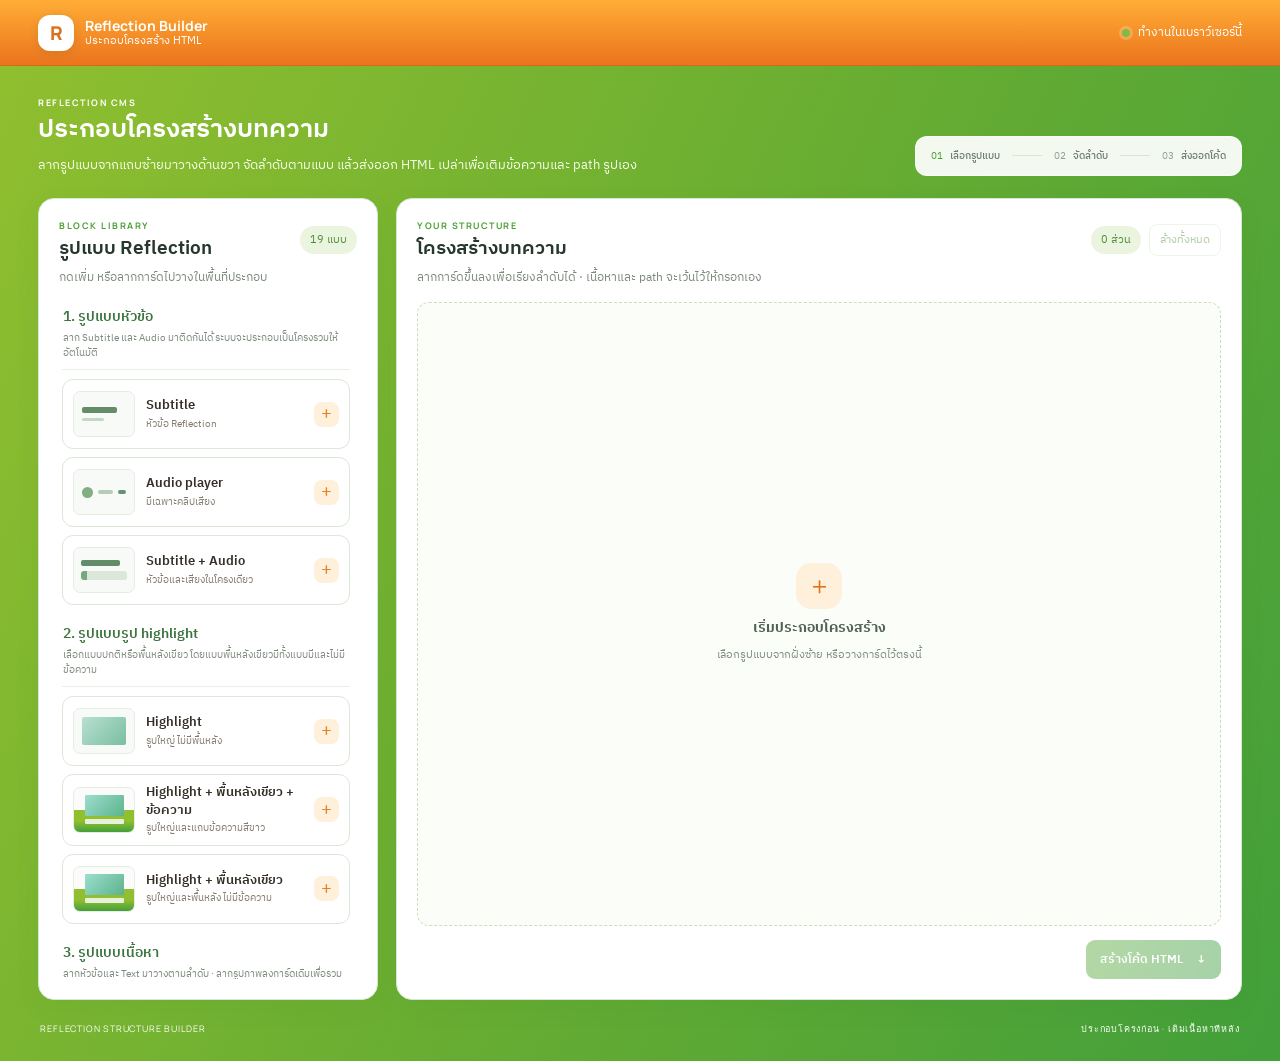
==== commit 68ee33ff: "Add files via upload" ====
--- a/structure-builder.html
+++ b/structure-builder.html
@@ -18,7 +18,7 @@
       <span class="brand-mark">R</span>
       <span><b>Reflection Builder</b><small>ประกอบโครงสร้าง HTML</small></span>
     </a>
-    <div class="top-note"><a class="studio-mode-link" href="studio.html">เปิด Reflection Studio <span>↗</span></a><span class="status-dot"></span> ทำงานในเบราว์เซอร์นี้</div>
+    <div class="top-note"><span class="status-dot"></span> ทำงานในเบราว์เซอร์นี้</div>
   </header>
 
   <main class="page">
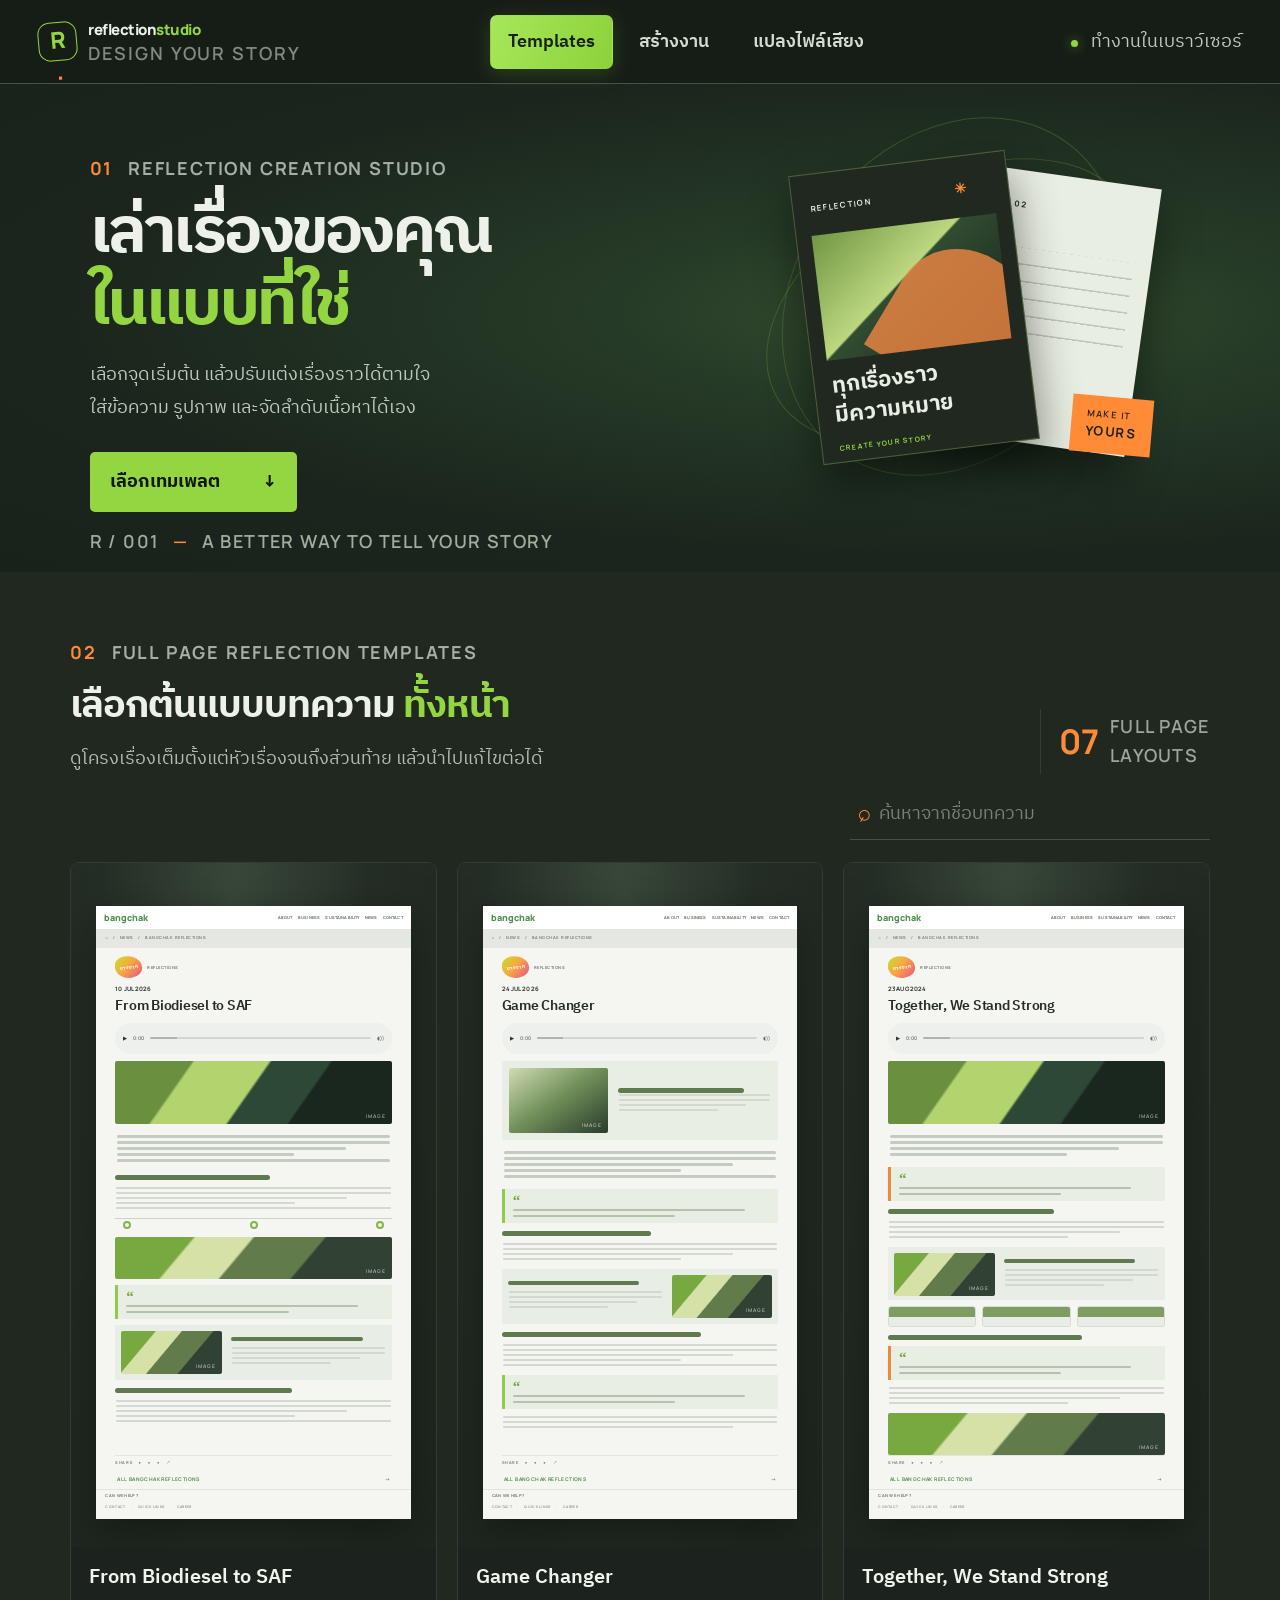
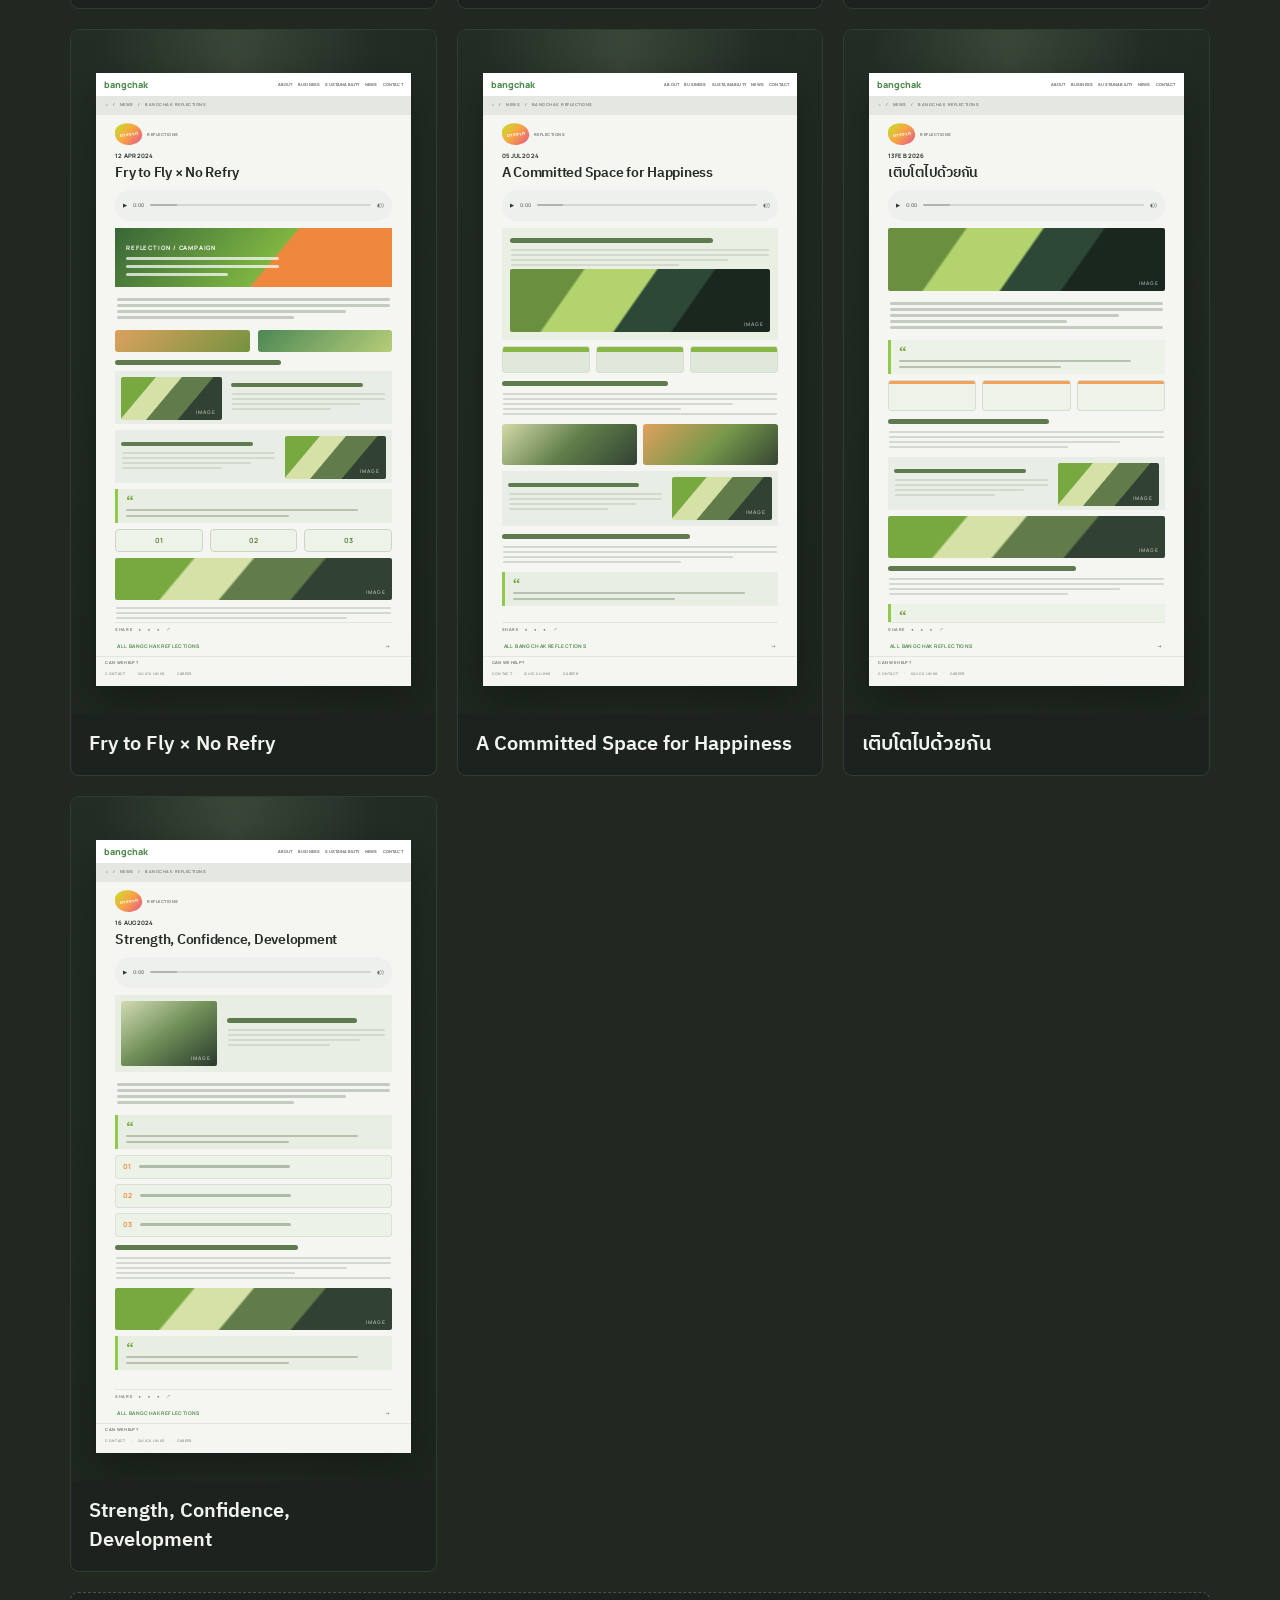
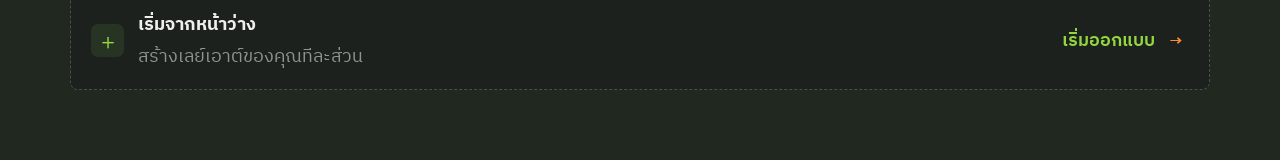
==== commit 46a9b099: "Add files via upload" ====
--- a/structure-builder.html
+++ b/structure-builder.html
@@ -1,79 +1,13 @@
-<!doctype html>
-<html lang="th">
-<head>
-  <script>if(new URLSearchParams(location.search).get('embedded')==='1')document.documentElement.classList.add('embedded-builder');</script>
-  <meta charset="utf-8">
-  <meta name="viewport" content="width=device-width, initial-scale=1">
-  <meta name="theme-color" content="#68ad32">
-  <title>Reflection Structure Builder</title>
-  <link rel="preconnect" href="https://fonts.googleapis.com">
-  <link rel="preconnect" href="https://fonts.gstatic.com" crossorigin>
-  <link href="https://fonts.googleapis.com/css2?family=IBM+Plex+Sans+Thai:wght@400;500;600;700&family=Manrope:wght@400;500;600;700;800&display=swap" rel="stylesheet">
-  <link rel="stylesheet" href="style.css?v=38">
-  <script src="app.js?v=32" defer></script>
-</head>
-<body>
-  <header class="topbar">
-    <a class="brand" href="#" aria-label="Reflection Structure Builder">
-      <span class="brand-mark">R</span>
-      <span><b>Reflection Builder</b><small>ประกอบโครงสร้าง HTML</small></span>
-    </a>
-    <div class="top-note"><span class="status-dot"></span> ทำงานในเบราว์เซอร์นี้</div>
-  </header>
-
-  <main class="page">
-    <div class="intro">
-      <div>
-        <p class="eyebrow">REFLECTION CMS</p>
-        <h1>ประกอบโครงสร้างบทความ</h1>
-        <p class="intro-copy">ลากรูปแบบจากแถบซ้ายมาวางด้านขวา จัดลำดับตามแบบ แล้วส่งออก HTML เปล่าเพื่อเติมข้อความและ path รูปเอง</p>
-      </div>
-      <div class="step-legend"><span>01 <b>เลือกรูปแบบ</b></span><i></i><span>02 <b>จัดลำดับ</b></span><i></i><span>03 <b>ส่งออกโค้ด</b></span></div>
-    </div>
-
-    <div class="builder-grid">
-      <aside class="panel palette-panel" aria-labelledby="paletteTitle">
-        <div class="panel-heading">
-          <div><p class="eyebrow">BLOCK LIBRARY</p><h2 id="paletteTitle">รูปแบบ Reflection</h2></div>
-          <span class="count-badge" id="paletteCount">0 แบบ</span>
-        </div>
-        <p class="panel-hint">กดเพิ่ม หรือลากการ์ดไปวางในพื้นที่ประกอบ</p>
-        <div id="blockLibrary" class="block-library"></div>
-      </aside>
-
-      <section class="panel canvas-panel" aria-labelledby="canvasTitle">
-        <div class="panel-heading canvas-heading">
-          <div><p class="eyebrow">YOUR STRUCTURE</p><h2 id="canvasTitle">โครงสร้างบทความ</h2></div>
-          <div class="canvas-tools"><span id="structureCount" class="count-badge">0 ส่วน</span><button id="clearBtn" class="quiet-button" type="button" disabled>ล้างทั้งหมด</button></div>
-        </div>
-        <p class="panel-hint">ลากการ์ดขึ้นลงเพื่อเรียงลำดับได้ · เนื้อหาและ path จะเว้นไว้ให้กรอกเอง</p>
-        <div id="canvas" class="canvas" aria-label="พื้นที่วางและจัดเรียงโครงสร้าง HTML">
-          <div id="emptyState" class="empty-state">
-            <div class="empty-symbol">＋</div>
-            <b>เริ่มประกอบโครงสร้าง</b>
-            <span>เลือกรูปแบบจากฝั่งซ้าย หรือวางการ์ดไว้ตรงนี้</span>
-          </div>
-        </div>
-        <div class="canvas-footer">
-          <span id="canvasStatus" aria-live="polite">ยังไม่มีส่วนประกอบ</span>
-          <button id="exportBtn" class="primary-button" type="button" disabled>สร้างโค้ด HTML <span>↓</span></button>
-        </div>
-      </section>
-    </div>
-
-    <section id="outputPanel" class="panel output-panel" hidden aria-labelledby="outputTitle">
-      <div class="panel-heading output-heading">
-        <div><p class="eyebrow">HTML STRUCTURE</p><h2 id="outputTitle">โค้ดโครงสร้าง</h2><p class="output-hint">ช่องข้อความและ path รูปเว้นเป็น placeholder ไว้ให้คุณเติมเอง</p></div>
-        <div class="output-actions"><button id="copyBtn" class="secondary-button" type="button">คัดลอก HTML</button><button id="downloadBtn" class="primary-button" type="button">ดาวน์โหลด .html</button></div>
-      </div>
-      <textarea id="htmlOutput" spellcheck="false" aria-label="โค้ด HTML ที่ประกอบแล้ว"></textarea>
-    </section>
-
-    <footer><span>REFLECTION STRUCTURE BUILDER</span><span>ประกอบโครงก่อน · เติมเนื้อหาทีหลัง</span></footer>
-  </main>
-  <dialog id="blockPicker" class="block-picker" aria-labelledby="pickerTitle">
-    <div class="picker-heading"><h2 id="pickerTitle">เพิ่มส่วนถัดไป</h2><form method="dialog"><button class="icon-button" aria-label="ปิด" title="ปิด">×</button></form></div>
-    <div id="pickerBlocks" class="picker-blocks"></div>
-  </dialog>
-</body>
+<!doctype html>
+<html lang="th">
+<head>
+  <meta charset="utf-8">
+  <meta name="viewport" content="width=device-width, initial-scale=1">
+  <meta http-equiv="refresh" content="0; url=index.html">
+  <title>Reflection Studio</title>
+  <script>window.location.replace('index.html');</script>
+</head>
+<body>
+  <p>กำลังเปิดเครื่องมือ Reflection Studio… <a href="index.html">เปิดเครื่องมือ</a></p>
+</body>
 </html>
